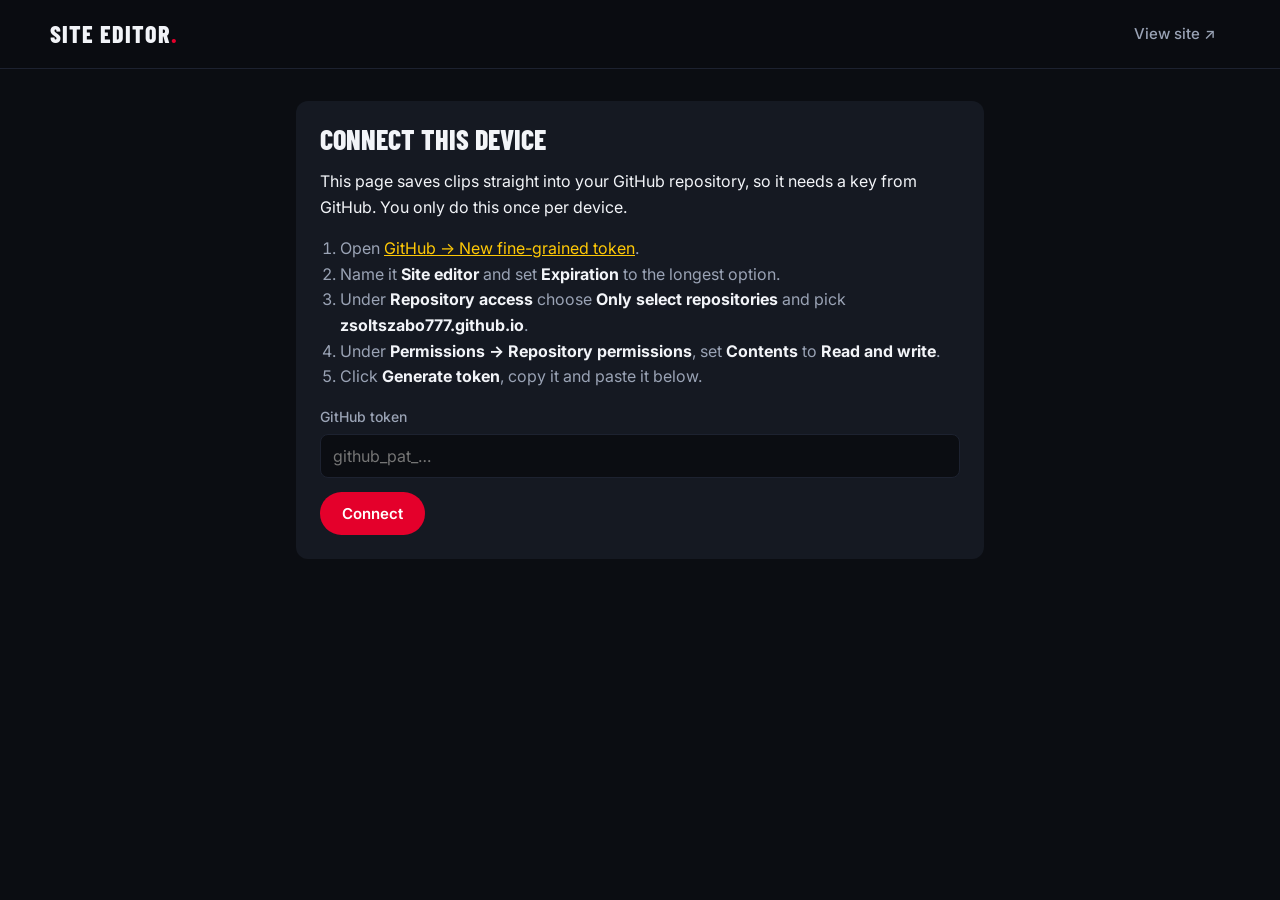
==== admin.html @ d39f8ed9 "Add site editor page for adding, updating and removing clips admin.html saves to content/*.json thro" ====
<!doctype html>
<html lang="en">
<head>
  <meta charset="utf-8">
  <meta name="viewport" content="width=device-width, initial-scale=1">
  <meta name="robots" content="noindex">
  <title>Add clip | Site editor</title>
  <link rel="preconnect" href="https://fonts.googleapis.com">
  <link rel="preconnect" href="https://fonts.gstatic.com" crossorigin>
  <link href="https://fonts.googleapis.com/css2?family=Barlow+Condensed:wght@600;800&family=Inter:wght@400;500;600&display=swap" rel="stylesheet">
  <link rel="stylesheet" href="assets/style.css">
  <link rel="stylesheet" href="assets/admin.css">
</head>
<body>
  <header class="site-header">
    <a class="brand" href="./">Site editor</a>
    <nav><a href="./" target="_blank" rel="noopener">View site ↗</a></nav>
  </header>

  <main class="admin">
    <div id="status" class="status" hidden></div>

    <!-- Shown until a GitHub token is saved on this device -->
    <section id="connect" class="panel" hidden>
      <h2>Connect this device</h2>
      <p>This page saves clips straight into your GitHub repository, so it needs a key from GitHub. You only do this once per device.</p>
      <ol>
        <li>Open <a href="https://github.com/settings/personal-access-tokens/new" target="_blank" rel="noopener">GitHub → New fine-grained token</a>.</li>
        <li>Name it <b>Site editor</b> and set <b>Expiration</b> to the longest option.</li>
        <li>Under <b>Repository access</b> choose <b>Only select repositories</b> and pick <b>zsoltszabo777.github.io</b>.</li>
        <li>Under <b>Permissions → Repository permissions</b>, set <b>Contents</b> to <b>Read and write</b>.</li>
        <li>Click <b>Generate token</b>, copy it and paste it below.</li>
      </ol>
      <label>GitHub token <input id="token" type="password" autocomplete="off" placeholder="github_pat_…"></label>
      <button id="save-token" class="primary">Connect</button>
    </section>

    <section id="editor" hidden>
      <form id="add-form" class="panel">
        <h2>Add a clip</h2>
        <label>Link to the video <input id="url" type="url" required placeholder="https://www.instagram.com/reel/…"></label>
        <div class="two">
          <label>Section <select id="section"></select></label>
          <label>Platform <select id="platform"></select></label>
        </div>
        <label>Title <input id="title" required placeholder="Verstappen onboard, Suzuka"></label>
        <div class="two">
          <label>Date posted <input id="date" type="date" required></label>
          <label>Views <input id="views" type="number" min="0" step="1" placeholder="1250000"></label>
        </div>
        <button class="primary" type="submit">Save clip</button>
      </form>

      <section class="panel">
        <div class="list-head">
          <h2 id="list-title">Clips</h2>
          <button id="save-list" class="primary" hidden>Save changes</button>
        </div>
        <p class="hint">Update view counts or remove clips here, then click Save changes.</p>
        <div id="list"></div>
      </section>

      <p class="hint"><button id="disconnect" class="link">Disconnect this device</button></p>
    </section>
  </main>

  <script src="assets/admin.js"></script>
</body>
</html>
---- assets/style.css ----
:root {
  --bg: #0b0d12;
  --surface: #151922;
  --surface-2: #1d2230;
  --text: #f2f4f8;
  --muted: #9aa3b5;
  --accent: #e4002b;
  --accent-2: #ffc906;
  --radius: 12px;
  --max: 1180px;
}

* { box-sizing: border-box; }
html { scroll-behavior: smooth; }
body {
  margin: 0;
  background: var(--bg);
  color: var(--text);
  font: 16px/1.6 Inter, system-ui, sans-serif;
}
a { color: inherit; }

.site-header {
  position: sticky; top: 0; z-index: 10;
  display: flex; align-items: center; justify-content: space-between; gap: 16px;
  padding: 14px max(16px, calc((100% - var(--max)) / 2));
  background: rgba(11, 13, 18, 0.9);
  backdrop-filter: blur(10px);
  border-bottom: 1px solid var(--surface-2);
  flex-wrap: wrap;
}
.brand {
  font: 800 24px/1 "Barlow Condensed", sans-serif;
  text-transform: uppercase; letter-spacing: 0.04em; text-decoration: none;
}
.brand::after { content: "."; color: var(--accent); }
nav { display: flex; gap: 4px; flex-wrap: wrap; }
nav a {
  padding: 8px 14px; border-radius: 999px; text-decoration: none;
  color: var(--muted); font-weight: 500; font-size: 15px;
}
nav a:hover { color: var(--text); }
nav a.active { color: var(--text); background: var(--surface-2); }

.hero {
  padding: 72px max(16px, calc((100% - var(--max)) / 2)) 40px;
  background: radial-gradient(ellipse at top right, rgba(228, 0, 43, 0.25), transparent 60%);
}
.eyebrow {
  margin: 0 0 8px; color: var(--accent-2);
  font-weight: 600; text-transform: uppercase; letter-spacing: 0.12em; font-size: 13px;
}
.hero h1, .section-head h2 {
  margin: 0; font-family: "Barlow Condensed", sans-serif; font-weight: 800;
  text-transform: uppercase; line-height: 0.95;
}
.hero h1 { font-size: clamp(48px, 10vw, 112px); }

main { padding: 24px max(16px, calc((100% - var(--max)) / 2)) 80px; min-height: 50vh; }

.section-head { display: flex; justify-content: space-between; align-items: end; gap: 16px; flex-wrap: wrap; margin-bottom: 20px; }
.section-head h2 { font-size: clamp(36px, 6vw, 56px); }
.section-head p { margin: 6px 0 0; color: var(--muted); max-width: 60ch; }

.controls { display: flex; justify-content: space-between; gap: 12px; flex-wrap: wrap; margin-bottom: 24px; }
.pill-group { display: inline-flex; background: var(--surface); border-radius: 999px; padding: 4px; gap: 2px; }
.pill-group button {
  border: 0; background: none; color: var(--muted); cursor: pointer;
  padding: 8px 16px; border-radius: 999px; font: 500 14px Inter, sans-serif;
}
.pill-group button:hover { color: var(--text); }
.pill-group button.active { background: var(--accent); color: #fff; }

.grid { display: grid; gap: 20px; grid-template-columns: repeat(auto-fill, minmax(260px, 1fr)); }
.grid.vertical { grid-template-columns: repeat(auto-fill, minmax(180px, 1fr)); }

.card {
  display: block; text-decoration: none; background: var(--surface);
  border-radius: var(--radius); overflow: hidden;
  transition: transform 0.15s ease, box-shadow 0.15s ease;
}
.card:hover { transform: translateY(-3px); box-shadow: 0 10px 30px rgba(0, 0, 0, 0.4); }
.thumb {
  position: relative; aspect-ratio: 16 / 9; background: var(--surface-2) center / cover no-repeat;
  display: grid; place-items: center;
}
.vertical .thumb { aspect-ratio: 9 / 16; }
.thumb .platform {
  font: 800 22px "Barlow Condensed", sans-serif; text-transform: uppercase; color: var(--muted);
}
.thumb.has-image .platform { display: none; }
.badge {
  position: absolute; left: 10px; bottom: 10px;
  background: rgba(0, 0, 0, 0.75); padding: 3px 9px; border-radius: 6px;
  font-size: 13px; font-weight: 600;
}
.card-body { padding: 12px 14px 14px; }
.card-body h3 { margin: 0 0 4px; font-size: 15px; line-height: 1.35; font-weight: 600; }
.card-body .meta { color: var(--muted); font-size: 13px; }

.empty {
  padding: 48px 20px; text-align: center; color: var(--muted);
  background: var(--surface); border-radius: var(--radius);
}

.about { display: grid; gap: 32px; grid-template-columns: minmax(0, 2fr) minmax(0, 1fr); align-items: start; }
.about p { margin: 0 0 16px; font-size: 18px; max-width: 65ch; }
.about-side { background: var(--surface); border-radius: var(--radius); padding: 20px; }
.about-side h3 { margin: 0 0 12px; font-size: 13px; text-transform: uppercase; letter-spacing: 0.1em; color: var(--muted); }
.about-side a { display: block; padding: 8px 0; text-decoration: none; font-weight: 500; border-top: 1px solid var(--surface-2); }
.about-side a:first-of-type { border-top: 0; }
.about-side a:hover { color: var(--accent-2); }
.about-side .stat { font: 800 40px/1 "Barlow Condensed", sans-serif; color: var(--accent-2); }
.about-side .stat-label { color: var(--muted); font-size: 14px; margin-bottom: 16px; }

.site-footer { padding: 24px 16px 40px; text-align: center; color: var(--muted); font-size: 14px; }

@media (max-width: 720px) {
  .about { grid-template-columns: 1fr; }
  .hero { padding-top: 48px; }
  .grid.vertical { grid-template-columns: repeat(2, 1fr); gap: 12px; }
}

.platform-block { margin-bottom: 48px; }
.platform-head { display: flex; align-items: center; justify-content: space-between; gap: 12px; margin-bottom: 16px; }
.platform-head h3 {
  margin: 0; font: 800 28px/1 "Barlow Condensed", sans-serif; text-transform: uppercase;
  padding-left: 12px; border-left: 4px solid var(--accent);
}
.arrows { display: flex; gap: 8px; }
.arrow {
  width: 40px; height: 40px; border-radius: 50%; border: 1px solid var(--surface-2);
  background: var(--surface); color: var(--text); font-size: 18px; cursor: pointer;
}
.arrow:hover:not(:disabled) { background: var(--accent); border-color: var(--accent); }
.arrow:disabled { opacity: 0.3; cursor: default; }

.row {
  display: grid; grid-auto-flow: column; grid-auto-columns: 300px; gap: 20px;
  overflow-x: auto; scroll-snap-type: x mandatory; scroll-padding: 0;
  padding-bottom: 8px; scrollbar-width: none;
}
.row::-webkit-scrollbar { display: none; }
.row.vertical { grid-auto-columns: 200px; }
.row .card { scroll-snap-align: start; }
.row .card:hover { transform: none; }
.row .card:hover .thumb { filter: brightness(1.15); }

@media (max-width: 720px) {
  .row { grid-auto-columns: 78%; gap: 12px; }
  .row.vertical { grid-auto-columns: 46%; }
}
---- assets/admin.css ----
.admin { max-width: 720px; margin: 0 auto; padding: 32px 16px 80px; }
.panel { background: var(--surface); border-radius: var(--radius); padding: 24px; margin-bottom: 24px; }
.panel h2 { margin: 0 0 16px; font: 800 28px/1 "Barlow Condensed", sans-serif; text-transform: uppercase; }
.panel ol { padding-left: 20px; color: var(--muted); }
.panel ol b { color: var(--text); }
.panel a { color: var(--accent-2); }

label { display: block; margin-bottom: 14px; font-size: 14px; font-weight: 500; color: var(--muted); }
input, select {
  display: block; width: 100%; margin-top: 6px; padding: 11px 12px;
  background: var(--bg); color: var(--text); border: 1px solid var(--surface-2); border-radius: 8px;
  font: 16px Inter, sans-serif;
}
input:focus, select:focus { outline: 2px solid var(--accent); border-color: transparent; }
.two { display: grid; grid-template-columns: 1fr 1fr; gap: 12px; }

button.primary {
  border: 0; background: var(--accent); color: #fff; cursor: pointer;
  padding: 12px 22px; border-radius: 999px; font: 600 15px Inter, sans-serif;
}
button.primary:disabled { opacity: 0.5; cursor: wait; }
button.link { background: none; border: 0; color: var(--muted); text-decoration: underline; cursor: pointer; font: inherit; padding: 0; }

.status { padding: 12px 16px; border-radius: 8px; margin-bottom: 20px; font-weight: 500; }
.status.ok { background: #0f3d26; color: #7ff0b0; }
.status.error { background: #4a0d18; color: #ffb3c0; }
.status.info { background: var(--surface-2); }

.list-head { display: flex; justify-content: space-between; align-items: center; gap: 12px; }
.list-head h2 { margin: 0; }
.hint { color: var(--muted); font-size: 14px; }

.clip { display: grid; grid-template-columns: 1fr 130px auto; gap: 10px; align-items: center; padding: 10px 0; border-top: 1px solid var(--surface-2); }
.clip a { color: var(--text); text-decoration: none; font-weight: 500; overflow: hidden; text-overflow: ellipsis; white-space: nowrap; }
.clip small { display: block; color: var(--muted); }
.clip input { margin: 0; padding: 8px; }
.clip .remove { background: none; border: 1px solid var(--surface-2); color: var(--muted); border-radius: 8px; padding: 8px 10px; cursor: pointer; }
.clip .remove:hover { color: #fff; border-color: var(--accent); }
.clip.removed { opacity: 0.35; }
.clip.removed a { text-decoration: line-through; }

@media (max-width: 520px) {
  .two { grid-template-columns: 1fr; }
  .clip { grid-template-columns: 1fr 100px; }
  .clip .remove { grid-column: 1 / -1; justify-self: start; }
}
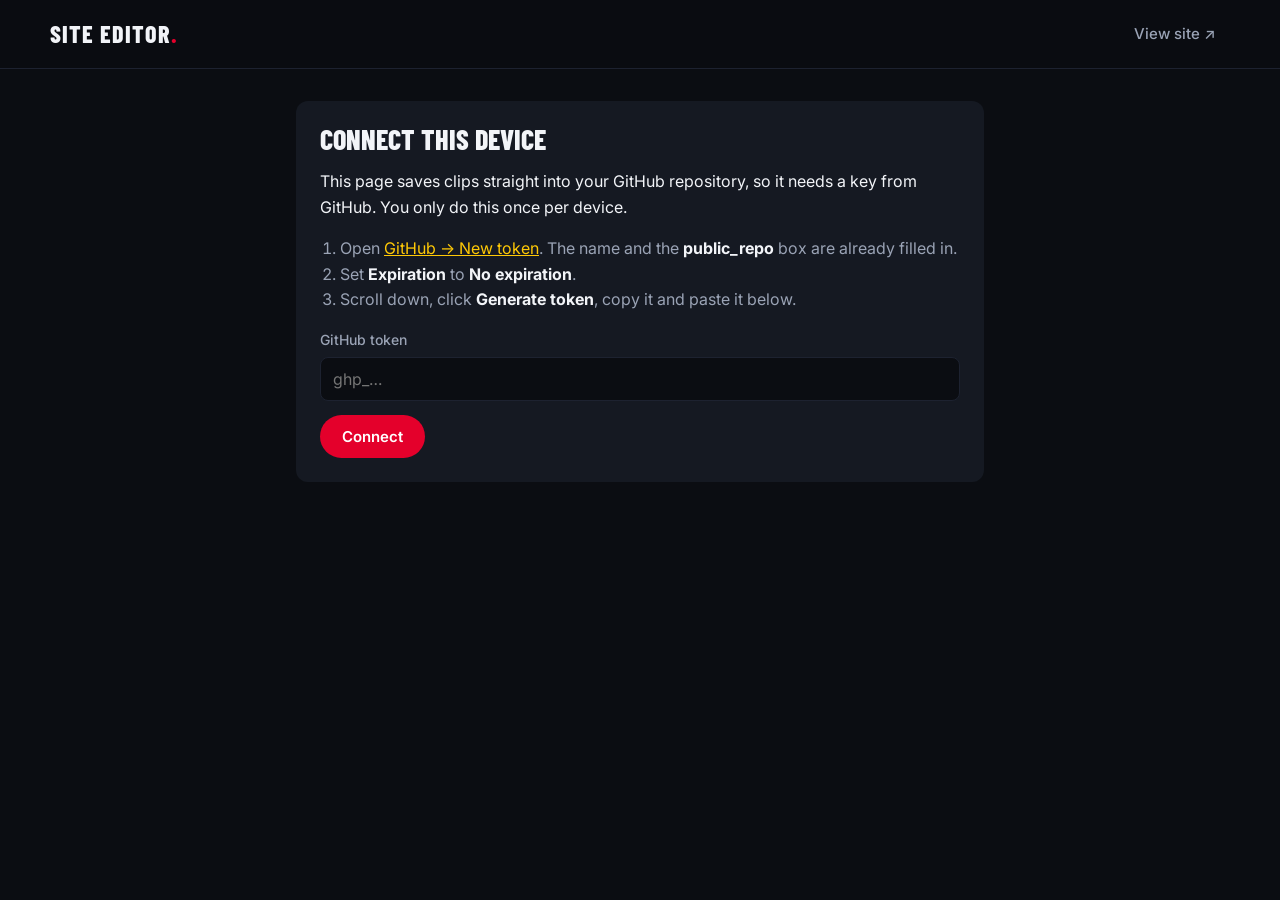
==== commit 33807f53: "Switch site editor setup to a prefilled classic token Co-Authored-By: Claude Opus 5.5 (1M context) <" ====
--- a/admin.html
+++ b/admin.html
@@ -25,13 +25,11 @@
       <h2>Connect this device</h2>
       <p>This page saves clips straight into your GitHub repository, so it needs a key from GitHub. You only do this once per device.</p>
       <ol>
-        <li>Open <a href="https://github.com/settings/personal-access-tokens/new" target="_blank" rel="noopener">GitHub → New fine-grained token</a>.</li>
-        <li>Name it <b>Site editor</b> and set <b>Expiration</b> to the longest option.</li>
-        <li>Under <b>Repository access</b> choose <b>Only select repositories</b> and pick <b>zsoltszabo777.github.io</b>.</li>
-        <li>Under <b>Permissions → Repository permissions</b>, set <b>Contents</b> to <b>Read and write</b>.</li>
-        <li>Click <b>Generate token</b>, copy it and paste it below.</li>
+        <li>Open <a href="https://github.com/settings/tokens/new?scopes=public_repo&description=Site%20editor" target="_blank" rel="noopener">GitHub → New token</a>. The name and the <b>public_repo</b> box are already filled in.</li>
+        <li>Set <b>Expiration</b> to <b>No expiration</b>.</li>
+        <li>Scroll down, click <b>Generate token</b>, copy it and paste it below.</li>
       </ol>
-      <label>GitHub token <input id="token" type="password" autocomplete="off" placeholder="github_pat_…"></label>
+      <label>GitHub token <input id="token" type="password" autocomplete="off" placeholder="ghp_…"></label>
       <button id="save-token" class="primary">Connect</button>
     </section>
 
@@ -44,6 +42,7 @@
           <label>Platform <select id="platform"></select></label>
         </div>
         <label>Title <input id="title" required placeholder="Verstappen onboard, Suzuka"></label>
+        <p id="title-hint" class="hint field-hint"></p>
         <div class="two">
           <label>Date posted <input id="date" type="date" required></label>
           <label>Views <input id="views" type="number" min="0" step="1" placeholder="1250000"></label>
--- a/assets/admin.css
+++ b/assets/admin.css
@@ -44,3 +44,4 @@
   .clip { grid-template-columns: 1fr 100px; }
   .clip .remove { grid-column: 1 / -1; justify-self: start; }
 }
+.field-hint { margin: -8px 0 14px; min-height: 1em; font-size: 13px; }
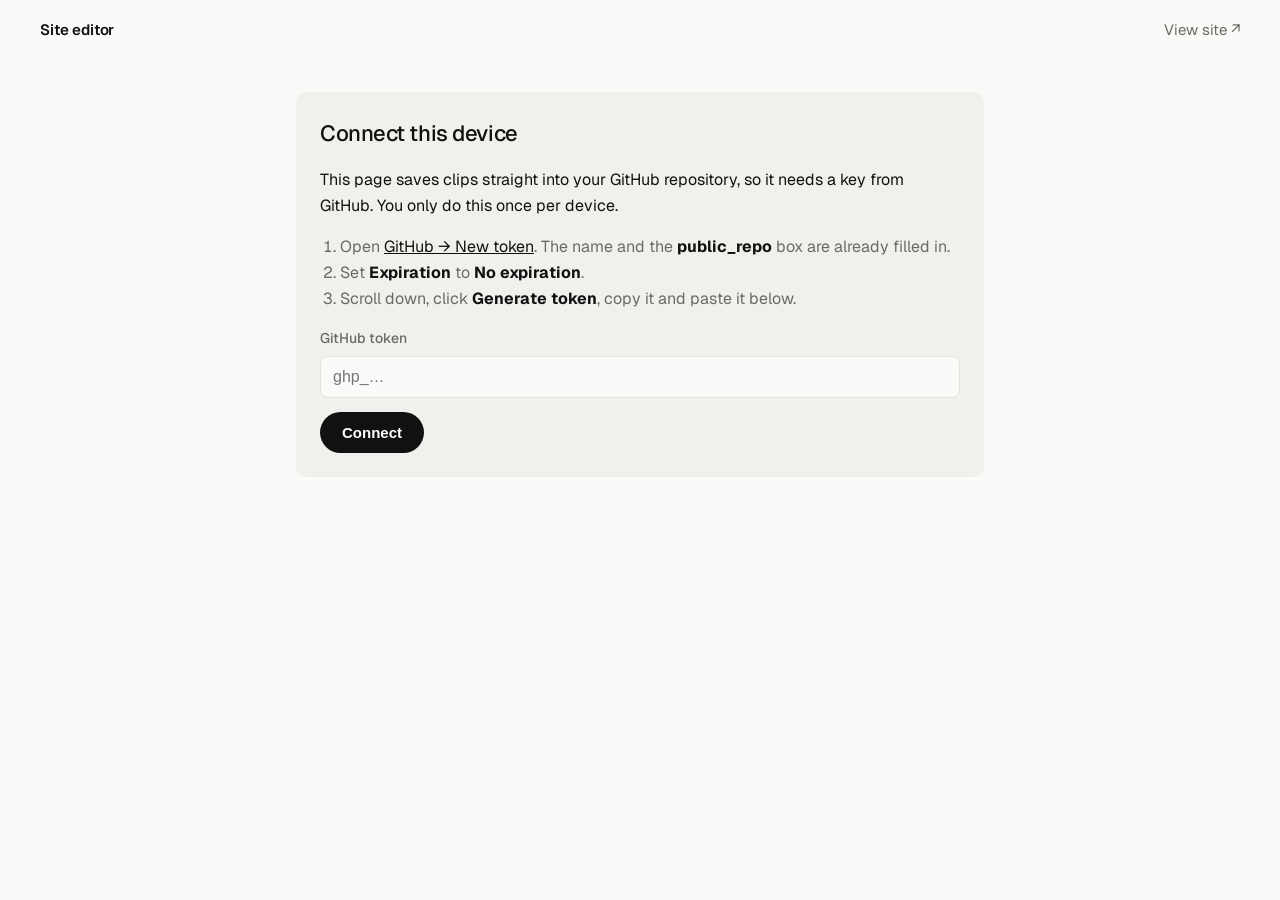
==== commit 6e52016a: "Redesign in a minimal style with light and dark themes Swap the condensed uppercase look for Geist, " ====
--- a/admin.html
+++ b/admin.html
@@ -7,7 +7,7 @@
   <title>Add clip | Site editor</title>
   <link rel="preconnect" href="https://fonts.googleapis.com">
   <link rel="preconnect" href="https://fonts.gstatic.com" crossorigin>
-  <link href="https://fonts.googleapis.com/css2?family=Barlow+Condensed:wght@600;800&family=Inter:wght@400;500;600&display=swap" rel="stylesheet">
+  <link href="https://fonts.googleapis.com/css2?family=Geist:wght@400;500;600&display=swap" rel="stylesheet">
   <link rel="stylesheet" href="assets/style.css">
   <link rel="stylesheet" href="assets/admin.css">
 </head>
--- a/assets/style.css
+++ b/assets/style.css
@@ -1,13 +1,27 @@
 :root {
-  --bg: #0b0d12;
-  --surface: #151922;
-  --surface-2: #1d2230;
-  --text: #f2f4f8;
-  --muted: #9aa3b5;
-  --accent: #e4002b;
-  --accent-2: #ffc906;
-  --radius: 12px;
-  --max: 1180px;
+  --bg: #fafaf8;
+  --surface: #f0f0ec;
+  --surface-2: #e4e4df;
+  --text: #111111;
+  --muted: #6b6b66;
+  --accent: #111111;
+  --accent-2: #e4002b;
+  --on-accent: #ffffff;
+  --radius: 10px;
+  --max: 1200px;
+  --gutter: max(20px, calc((100% - var(--max)) / 2));
+}
+
+@media (prefers-color-scheme: dark) {
+  :root {
+    --bg: #0d0d0d;
+    --surface: #181818;
+    --surface-2: #262626;
+    --text: #ededed;
+    --muted: #8c8c87;
+    --accent: #ededed;
+    --on-accent: #0d0d0d;
+  }
 }
 
 * { box-sizing: border-box; }
@@ -16,137 +30,124 @@
   margin: 0;
   background: var(--bg);
   color: var(--text);
-  font: 16px/1.6 Inter, system-ui, sans-serif;
+  font: 16px/1.6 Geist, Inter, system-ui, sans-serif;
+  -webkit-font-smoothing: antialiased;
 }
 a { color: inherit; }
+button { font-family: inherit; }
 
+/* Header */
 .site-header {
   position: sticky; top: 0; z-index: 10;
-  display: flex; align-items: center; justify-content: space-between; gap: 16px;
-  padding: 14px max(16px, calc((100% - var(--max)) / 2));
-  background: rgba(11, 13, 18, 0.9);
-  backdrop-filter: blur(10px);
-  border-bottom: 1px solid var(--surface-2);
-  flex-wrap: wrap;
+  display: flex; align-items: center; justify-content: space-between; gap: 16px; flex-wrap: wrap;
+  padding: 18px var(--gutter);
+  background: color-mix(in srgb, var(--bg) 85%, transparent);
+  backdrop-filter: blur(12px);
 }
-.brand {
-  font: 800 24px/1 "Barlow Condensed", sans-serif;
-  text-transform: uppercase; letter-spacing: 0.04em; text-decoration: none;
+.brand { font-weight: 600; font-size: 15px; letter-spacing: -0.01em; text-decoration: none; }
+nav { display: flex; gap: 24px; flex-wrap: wrap; }
+nav a { text-decoration: none; color: var(--muted); font-size: 15px; transition: color 0.15s; }
+nav a:hover, nav a.active { color: var(--text); }
+
+/* Intro */
+.hero { padding: 96px var(--gutter) 72px; }
+.eyebrow { margin: 0 0 20px; color: var(--muted); font-size: 15px; }
+.hero h1 {
+  margin: 0; max-width: 16ch;
+  font-size: clamp(40px, 6.4vw, 80px); font-weight: 500;
+  letter-spacing: -0.04em; line-height: 1.02;
 }
-.brand::after { content: "."; color: var(--accent); }
-nav { display: flex; gap: 4px; flex-wrap: wrap; }
-nav a {
-  padding: 8px 14px; border-radius: 999px; text-decoration: none;
-  color: var(--muted); font-weight: 500; font-size: 15px;
+
+main { padding: 0 var(--gutter) 96px; min-height: 50vh; }
+
+/* Section heading and sort toggle */
+.section-head {
+  display: flex; justify-content: space-between; align-items: end; gap: 16px; flex-wrap: wrap;
+  padding-top: 32px; margin-bottom: 8px; border-top: 1px solid var(--surface-2);
 }
-nav a:hover { color: var(--text); }
-nav a.active { color: var(--text); background: var(--surface-2); }
-
-.hero {
-  padding: 72px max(16px, calc((100% - var(--max)) / 2)) 40px;
-  background: radial-gradient(ellipse at top right, rgba(228, 0, 43, 0.25), transparent 60%);
-}
-.eyebrow {
-  margin: 0 0 8px; color: var(--accent-2);
-  font-weight: 600; text-transform: uppercase; letter-spacing: 0.12em; font-size: 13px;
-}
-.hero h1, .section-head h2 {
-  margin: 0; font-family: "Barlow Condensed", sans-serif; font-weight: 800;
-  text-transform: uppercase; line-height: 0.95;
-}
-.hero h1 { font-size: clamp(48px, 10vw, 112px); }
-
-main { padding: 24px max(16px, calc((100% - var(--max)) / 2)) 80px; min-height: 50vh; }
-
-.section-head { display: flex; justify-content: space-between; align-items: end; gap: 16px; flex-wrap: wrap; margin-bottom: 20px; }
-.section-head h2 { font-size: clamp(36px, 6vw, 56px); }
+.section-head h2 { margin: 0; font-size: clamp(26px, 3vw, 32px); font-weight: 500; letter-spacing: -0.025em; }
 .section-head p { margin: 6px 0 0; color: var(--muted); max-width: 60ch; }
 
-.controls { display: flex; justify-content: space-between; gap: 12px; flex-wrap: wrap; margin-bottom: 24px; }
-.pill-group { display: inline-flex; background: var(--surface); border-radius: 999px; padding: 4px; gap: 2px; }
+.controls { display: flex; justify-content: space-between; gap: 12px; flex-wrap: wrap; margin: 20px 0 40px; }
+.pill-group { display: inline-flex; gap: 4px; padding: 3px; border: 1px solid var(--surface-2); border-radius: 999px; }
 .pill-group button {
   border: 0; background: none; color: var(--muted); cursor: pointer;
-  padding: 8px 16px; border-radius: 999px; font: 500 14px Inter, sans-serif;
+  padding: 6px 14px; border-radius: 999px; font-size: 14px; font-weight: 500;
+  transition: color 0.15s, background 0.15s;
 }
 .pill-group button:hover { color: var(--text); }
-.pill-group button.active { background: var(--accent); color: #fff; }
+.pill-group button.active { background: var(--accent); color: var(--on-accent); }
 
-.grid { display: grid; gap: 20px; grid-template-columns: repeat(auto-fill, minmax(260px, 1fr)); }
-.grid.vertical { grid-template-columns: repeat(auto-fill, minmax(180px, 1fr)); }
+/* Platform rows */
+.platform-block { margin-bottom: 56px; }
+.platform-head { display: flex; align-items: center; justify-content: space-between; gap: 12px; margin-bottom: 16px; }
+.platform-head h3 { margin: 0; font-size: 16px; font-weight: 500; letter-spacing: -0.01em; }
+.platform-head .count { margin-left: 8px; color: var(--muted); font-weight: 400; }
 
-.card {
-  display: block; text-decoration: none; background: var(--surface);
-  border-radius: var(--radius); overflow: hidden;
-  transition: transform 0.15s ease, box-shadow 0.15s ease;
+.arrows { display: flex; gap: 6px; }
+.arrow {
+  width: 34px; height: 34px; border-radius: 50%;
+  border: 1px solid var(--surface-2); background: none; color: var(--text);
+  font-size: 15px; cursor: pointer; transition: background 0.15s, border-color 0.15s;
 }
-.card:hover { transform: translateY(-3px); box-shadow: 0 10px 30px rgba(0, 0, 0, 0.4); }
-.thumb {
-  position: relative; aspect-ratio: 16 / 9; background: var(--surface-2) center / cover no-repeat;
-  display: grid; place-items: center;
-}
-.vertical .thumb { aspect-ratio: 9 / 16; }
-.thumb .platform {
-  font: 800 22px "Barlow Condensed", sans-serif; text-transform: uppercase; color: var(--muted);
-}
-.thumb.has-image .platform { display: none; }
-.badge {
-  position: absolute; left: 10px; bottom: 10px;
-  background: rgba(0, 0, 0, 0.75); padding: 3px 9px; border-radius: 6px;
-  font-size: 13px; font-weight: 600;
-}
-.card-body { padding: 12px 14px 14px; }
-.card-body h3 { margin: 0 0 4px; font-size: 15px; line-height: 1.35; font-weight: 600; }
-.card-body .meta { color: var(--muted); font-size: 13px; }
-
-.empty {
-  padding: 48px 20px; text-align: center; color: var(--muted);
-  background: var(--surface); border-radius: var(--radius);
-}
-
-.about { display: grid; gap: 32px; grid-template-columns: minmax(0, 2fr) minmax(0, 1fr); align-items: start; }
-.about p { margin: 0 0 16px; font-size: 18px; max-width: 65ch; }
-.about-side { background: var(--surface); border-radius: var(--radius); padding: 20px; }
-.about-side h3 { margin: 0 0 12px; font-size: 13px; text-transform: uppercase; letter-spacing: 0.1em; color: var(--muted); }
-.about-side a { display: block; padding: 8px 0; text-decoration: none; font-weight: 500; border-top: 1px solid var(--surface-2); }
-.about-side a:first-of-type { border-top: 0; }
-.about-side a:hover { color: var(--accent-2); }
-.about-side .stat { font: 800 40px/1 "Barlow Condensed", sans-serif; color: var(--accent-2); }
-.about-side .stat-label { color: var(--muted); font-size: 14px; margin-bottom: 16px; }
-
-.site-footer { padding: 24px 16px 40px; text-align: center; color: var(--muted); font-size: 14px; }
-
-@media (max-width: 720px) {
-  .about { grid-template-columns: 1fr; }
-  .hero { padding-top: 48px; }
-  .grid.vertical { grid-template-columns: repeat(2, 1fr); gap: 12px; }
-}
-
-.platform-block { margin-bottom: 48px; }
-.platform-head { display: flex; align-items: center; justify-content: space-between; gap: 12px; margin-bottom: 16px; }
-.platform-head h3 {
-  margin: 0; font: 800 28px/1 "Barlow Condensed", sans-serif; text-transform: uppercase;
-  padding-left: 12px; border-left: 4px solid var(--accent);
-}
-.arrows { display: flex; gap: 8px; }
-.arrow {
-  width: 40px; height: 40px; border-radius: 50%; border: 1px solid var(--surface-2);
-  background: var(--surface); color: var(--text); font-size: 18px; cursor: pointer;
-}
-.arrow:hover:not(:disabled) { background: var(--accent); border-color: var(--accent); }
+.arrow:hover:not(:disabled) { background: var(--surface); border-color: var(--muted); }
 .arrow:disabled { opacity: 0.3; cursor: default; }
 
 .row {
-  display: grid; grid-auto-flow: column; grid-auto-columns: 300px; gap: 20px;
-  overflow-x: auto; scroll-snap-type: x mandatory; scroll-padding: 0;
-  padding-bottom: 8px; scrollbar-width: none;
+  display: flex; align-items: flex-start; gap: 16px;
+  overflow-x: auto; scroll-snap-type: x mandatory; scrollbar-width: none;
 }
 .row::-webkit-scrollbar { display: none; }
-.row.vertical { grid-auto-columns: 200px; }
-.row .card { scroll-snap-align: start; }
-.row .card:hover { transform: none; }
-.row .card:hover .thumb { filter: brightness(1.15); }
+.row .card { flex: 0 0 320px; scroll-snap-align: start; }
+.row.vertical .card, .row .card.is-vertical { flex-basis: 210px; }
+
+.grid { display: grid; gap: 16px; grid-template-columns: repeat(auto-fill, minmax(280px, 1fr)); }
+.grid.vertical { grid-template-columns: repeat(auto-fill, minmax(190px, 1fr)); }
+
+/* Video card */
+.card { display: block; text-decoration: none; }
+.thumb {
+  position: relative; overflow: hidden; aspect-ratio: 16 / 9;
+  border-radius: var(--radius); background: var(--surface) center / cover no-repeat;
+  display: grid; place-items: center;
+  transition: transform 0.3s ease, filter 0.3s ease;
+}
+.vertical .thumb, .card.is-vertical .thumb { aspect-ratio: 9 / 16; }
+.card:hover .thumb { filter: brightness(0.92); }
+.thumb .platform { color: var(--muted); font-size: 13px; }
+.thumb.has-image .platform { display: none; }
+.badge {
+  position: absolute; left: 8px; bottom: 8px;
+  padding: 2px 8px; border-radius: 999px;
+  background: rgba(0, 0, 0, 0.55); backdrop-filter: blur(6px);
+  color: #fff; font-size: 12px; font-weight: 500;
+}
+.card-body { padding: 12px 2px 0; }
+.card-body h3 {
+  margin: 0 0 2px; font-size: 14px; font-weight: 500; line-height: 1.4;
+  display: -webkit-box; -webkit-line-clamp: 2; -webkit-box-orient: vertical; overflow: hidden;
+}
+.card-body .meta { color: var(--muted); font-size: 13px; }
+
+.empty { padding: 64px 0; color: var(--muted); }
+
+/* About */
+.about { display: grid; gap: 48px; grid-template-columns: minmax(0, 2fr) minmax(0, 1fr); align-items: start; margin-top: 32px; }
+.about p { margin: 0 0 20px; font-size: clamp(18px, 2vw, 22px); line-height: 1.5; letter-spacing: -0.01em; max-width: 34em; }
+.about-side { border-top: 1px solid var(--surface-2); padding-top: 20px; }
+.about-side h3 { margin: 24px 0 8px; font-size: 13px; font-weight: 500; color: var(--muted); }
+.about-side a { display: block; padding: 6px 0; text-decoration: none; }
+.about-side a:hover { color: var(--muted); }
+.about-side .stat { font-size: 40px; font-weight: 500; letter-spacing: -0.03em; line-height: 1.1; }
+.about-side .stat-label { color: var(--muted); font-size: 14px; }
+
+.site-footer { padding: 32px var(--gutter) 48px; color: var(--muted); font-size: 14px; border-top: 1px solid var(--surface-2); }
 
 @media (max-width: 720px) {
-  .row { grid-auto-columns: 78%; gap: 12px; }
-  .row.vertical { grid-auto-columns: 46%; }
+  .hero { padding: 56px var(--gutter) 48px; }
+  nav { gap: 16px; }
+  .about { grid-template-columns: 1fr; gap: 24px; }
+  .row .card { flex-basis: 78%; }
+  .row.vertical .card, .row .card.is-vertical { flex-basis: 46%; }
+  .grid.vertical { grid-template-columns: repeat(2, 1fr); gap: 12px; }
 }
--- a/assets/admin.css
+++ b/assets/admin.css
@@ -1,9 +1,9 @@
 .admin { max-width: 720px; margin: 0 auto; padding: 32px 16px 80px; }
 .panel { background: var(--surface); border-radius: var(--radius); padding: 24px; margin-bottom: 24px; }
-.panel h2 { margin: 0 0 16px; font: 800 28px/1 "Barlow Condensed", sans-serif; text-transform: uppercase; }
+.panel h2 { margin: 0 0 16px; font-size: 22px; font-weight: 500; letter-spacing: -0.02em; }
 .panel ol { padding-left: 20px; color: var(--muted); }
 .panel ol b { color: var(--text); }
-.panel a { color: var(--accent-2); }
+.panel a { color: var(--text); text-decoration: underline; }
 
 label { display: block; margin-bottom: 14px; font-size: 14px; font-weight: 500; color: var(--muted); }
 input, select {
@@ -15,7 +15,7 @@
 .two { display: grid; grid-template-columns: 1fr 1fr; gap: 12px; }
 
 button.primary {
-  border: 0; background: var(--accent); color: #fff; cursor: pointer;
+  border: 0; background: var(--accent); color: var(--on-accent); cursor: pointer;
   padding: 12px 22px; border-radius: 999px; font: 600 15px Inter, sans-serif;
 }
 button.primary:disabled { opacity: 0.5; cursor: wait; }
@@ -35,7 +35,7 @@
 .clip small { display: block; color: var(--muted); }
 .clip input { margin: 0; padding: 8px; }
 .clip .remove { background: none; border: 1px solid var(--surface-2); color: var(--muted); border-radius: 8px; padding: 8px 10px; cursor: pointer; }
-.clip .remove:hover { color: #fff; border-color: var(--accent); }
+.clip .remove:hover { color: var(--text); border-color: var(--muted); }
 .clip.removed { opacity: 0.35; }
 .clip.removed a { text-decoration: line-through; }
 
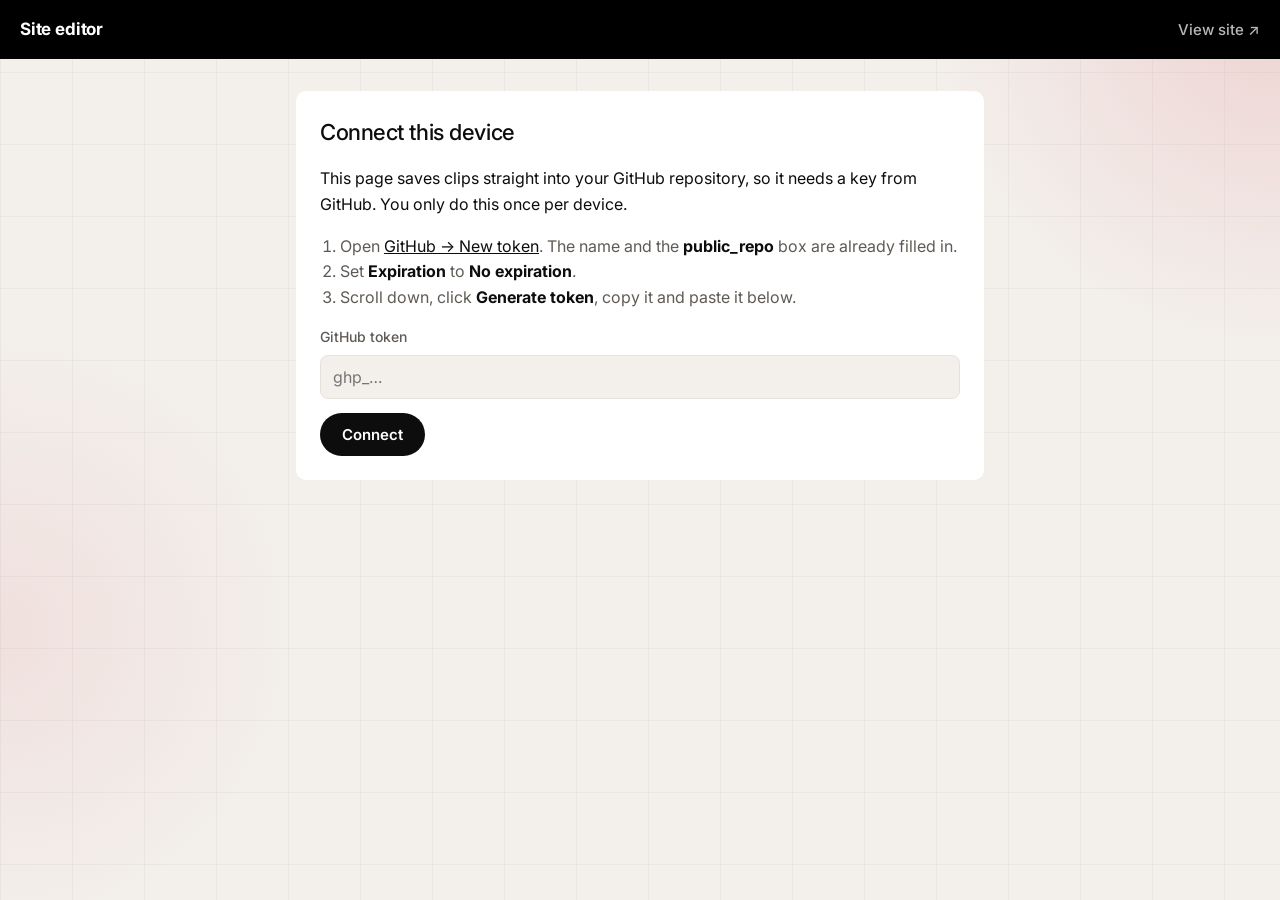
==== commit 3a5da064: "Restyle with warm grid background, black top bar and red accents Red highlighted words in headings, " ====
--- a/admin.html
+++ b/admin.html
@@ -7,7 +7,7 @@
   <title>Add clip | Site editor</title>
   <link rel="preconnect" href="https://fonts.googleapis.com">
   <link rel="preconnect" href="https://fonts.gstatic.com" crossorigin>
-  <link href="https://fonts.googleapis.com/css2?family=Geist:wght@400;500;600&display=swap" rel="stylesheet">
+  <link href="https://fonts.googleapis.com/css2?family=Inter:wght@400;500;600;700&display=swap" rel="stylesheet">
   <link rel="stylesheet" href="assets/style.css">
   <link rel="stylesheet" href="assets/admin.css">
 </head>
--- a/assets/style.css
+++ b/assets/style.css
@@ -1,153 +1,257 @@
 :root {
-  --bg: #fafaf8;
-  --surface: #f0f0ec;
-  --surface-2: #e4e4df;
-  --text: #111111;
-  --muted: #6b6b66;
-  --accent: #111111;
-  --accent-2: #e4002b;
+  --bg: #f3f0ec;
+  --surface: #ffffff;
+  --surface-2: #e6e1db;
+  --text: #0d0d0d;
+  --muted: #5f5a55;
+  --accent: #0d0d0d;
+  --accent-2: #c1272d;
   --on-accent: #ffffff;
   --radius: 10px;
-  --max: 1200px;
+  --shadow: 0 12px 40px rgba(60, 20, 20, 0.08);
+  --max: 1240px;
   --gutter: max(20px, calc((100% - var(--max)) / 2));
-}
-
-@media (prefers-color-scheme: dark) {
-  :root {
-    --bg: #0d0d0d;
-    --surface: #181818;
-    --surface-2: #262626;
-    --text: #ededed;
-    --muted: #8c8c87;
-    --accent: #ededed;
-    --on-accent: #0d0d0d;
-  }
 }
 
 * { box-sizing: border-box; }
 html { scroll-behavior: smooth; }
 body {
   margin: 0;
-  background: var(--bg);
   color: var(--text);
-  font: 16px/1.6 Geist, Inter, system-ui, sans-serif;
+  font: 16px/1.6 Inter, system-ui, sans-serif;
   -webkit-font-smoothing: antialiased;
+  background-color: var(--bg);
+  /* Soft red glow in the corners over a faint grid */
+  background-image:
+    radial-gradient(40vw 40vw at 100% 0%, rgba(214, 80, 90, 0.18), transparent 70%),
+    radial-gradient(35vw 35vw at 0% 70%, rgba(214, 80, 90, 0.10), transparent 70%),
+    linear-gradient(rgba(0, 0, 0, 0.035) 1px, transparent 1px),
+    linear-gradient(90deg, rgba(0, 0, 0, 0.035) 1px, transparent 1px);
+  background-size: auto, auto, 72px 72px, 72px 72px;
+  background-attachment: fixed;
 }
 a { color: inherit; }
 button { font-family: inherit; }
-
-/* Header */
+.hl { color: var(--accent-2); }
+
+/* Black top bar */
 .site-header {
   position: sticky; top: 0; z-index: 10;
   display: flex; align-items: center; justify-content: space-between; gap: 16px; flex-wrap: wrap;
-  padding: 18px var(--gutter);
-  background: color-mix(in srgb, var(--bg) 85%, transparent);
-  backdrop-filter: blur(12px);
-}
-.brand { font-weight: 600; font-size: 15px; letter-spacing: -0.01em; text-decoration: none; }
-nav { display: flex; gap: 24px; flex-wrap: wrap; }
-nav a { text-decoration: none; color: var(--muted); font-size: 15px; transition: color 0.15s; }
-nav a:hover, nav a.active { color: var(--text); }
-
-/* Intro */
-.hero { padding: 96px var(--gutter) 72px; }
-.eyebrow { margin: 0 0 20px; color: var(--muted); font-size: 15px; }
-.hero h1 {
-  margin: 0; max-width: 16ch;
-  font-size: clamp(40px, 6.4vw, 80px); font-weight: 500;
-  letter-spacing: -0.04em; line-height: 1.02;
+  padding: 16px var(--gutter);
+  background: #000; color: #fff;
+}
+.brand { font-weight: 700; font-size: 17px; letter-spacing: -0.01em; text-decoration: none; }
+nav { display: flex; gap: 28px; flex-wrap: wrap; }
+nav a { text-decoration: none; color: rgba(255, 255, 255, 0.72); font-size: 15px; font-weight: 500; transition: color 0.15s; }
+nav a:hover, nav a.active { color: #fff; }
+nav a.active { box-shadow: 0 2px 0 var(--accent-2); }
+
+.eyebrow {
+  margin: 0 0 10px; color: var(--accent-2);
+  font-size: 13px; font-weight: 600; letter-spacing: 0.16em; text-transform: uppercase;
 }
 
 main { padding: 0 var(--gutter) 96px; min-height: 50vh; }
 
-/* Section heading and sort toggle */
+/* Section heading */
 .section-head {
-  display: flex; justify-content: space-between; align-items: end; gap: 16px; flex-wrap: wrap;
-  padding-top: 32px; margin-bottom: 8px; border-top: 1px solid var(--surface-2);
-}
-.section-head h2 { margin: 0; font-size: clamp(26px, 3vw, 32px); font-weight: 500; letter-spacing: -0.025em; }
-.section-head p { margin: 6px 0 0; color: var(--muted); max-width: 60ch; }
-
-.controls { display: flex; justify-content: space-between; gap: 12px; flex-wrap: wrap; margin: 20px 0 40px; }
-.pill-group { display: inline-flex; gap: 4px; padding: 3px; border: 1px solid var(--surface-2); border-radius: 999px; }
+  display: flex; justify-content: space-between; align-items: end; gap: 24px 48px; flex-wrap: wrap;
+  padding-top: 72px; margin-bottom: 8px;
+}
+.section-head h2 { margin: 0; font-size: clamp(34px, 4.6vw, 60px); font-weight: 700; letter-spacing: -0.035em; line-height: 1.05; }
+.section-intro { margin: 0; color: var(--muted); max-width: 40ch; font-size: 17px; }
+
+/* Controls panel */
+.controls {
+  display: flex; justify-content: space-between; align-items: center; gap: 12px; flex-wrap: wrap;
+  margin: 28px 0 48px; padding: 16px 20px;
+  background: rgba(255, 255, 255, 0.85); border-radius: 16px; box-shadow: var(--shadow);
+}
+.sort { display: flex; align-items: center; gap: 14px; flex-wrap: wrap; }
+.control-label { font-size: 12px; font-weight: 600; letter-spacing: 0.12em; text-transform: uppercase; color: var(--muted); }
+.pill-group { display: inline-flex; gap: 2px; padding: 4px; background: #efebe6; border-radius: 10px; }
 .pill-group button {
   border: 0; background: none; color: var(--muted); cursor: pointer;
-  padding: 6px 14px; border-radius: 999px; font-size: 14px; font-weight: 500;
+  padding: 7px 14px; border-radius: 7px; font-size: 14px; font-weight: 500;
   transition: color 0.15s, background 0.15s;
 }
 .pill-group button:hover { color: var(--text); }
-.pill-group button.active { background: var(--accent); color: var(--on-accent); }
+.pill-group button.active { background: #fff; color: var(--text); font-weight: 600; box-shadow: 0 1px 3px rgba(0, 0, 0, 0.12); }
 
 /* Platform rows */
 .platform-block { margin-bottom: 56px; }
 .platform-head { display: flex; align-items: center; justify-content: space-between; gap: 12px; margin-bottom: 16px; }
-.platform-head h3 { margin: 0; font-size: 16px; font-weight: 500; letter-spacing: -0.01em; }
-.platform-head .count { margin-left: 8px; color: var(--muted); font-weight: 400; }
+.platform-head h3 { margin: 0; font-size: 20px; font-weight: 700; letter-spacing: -0.02em; }
+.platform-head .count { margin-left: 8px; color: var(--accent-2); font-weight: 600; font-size: 15px; }
 
 .arrows { display: flex; gap: 6px; }
 .arrow {
-  width: 34px; height: 34px; border-radius: 50%;
-  border: 1px solid var(--surface-2); background: none; color: var(--text);
-  font-size: 15px; cursor: pointer; transition: background 0.15s, border-color 0.15s;
-}
-.arrow:hover:not(:disabled) { background: var(--surface); border-color: var(--muted); }
-.arrow:disabled { opacity: 0.3; cursor: default; }
+  width: 38px; height: 38px; border-radius: 50%;
+  border: 1px solid var(--surface-2); background: #fff; color: var(--text);
+  font-size: 15px; cursor: pointer; transition: background 0.15s, color 0.15s, border-color 0.15s;
+}
+.arrow:hover:not(:disabled) { background: #000; color: #fff; border-color: #000; }
+.arrow:disabled { opacity: 0.35; cursor: default; }
 
 .row {
   display: flex; align-items: flex-start; gap: 16px;
   overflow-x: auto; scroll-snap-type: x mandatory; scrollbar-width: none;
+  padding: 4px 2px 16px;
 }
 .row::-webkit-scrollbar { display: none; }
 .row .card { flex: 0 0 320px; scroll-snap-align: start; }
-.row.vertical .card, .row .card.is-vertical { flex-basis: 210px; }
+.row.vertical .card, .row .card.is-vertical { flex-basis: 220px; }
 
 .grid { display: grid; gap: 16px; grid-template-columns: repeat(auto-fill, minmax(280px, 1fr)); }
 .grid.vertical { grid-template-columns: repeat(auto-fill, minmax(190px, 1fr)); }
 
 /* Video card */
-.card { display: block; text-decoration: none; }
+.card {
+  display: block; text-decoration: none; background: var(--surface);
+  border-radius: 12px; overflow: hidden; box-shadow: 0 2px 10px rgba(0, 0, 0, 0.05);
+  transition: box-shadow 0.2s ease, transform 0.2s ease;
+}
+.card:hover { box-shadow: var(--shadow); transform: translateY(-2px); }
 .thumb {
-  position: relative; overflow: hidden; aspect-ratio: 16 / 9;
-  border-radius: var(--radius); background: var(--surface) center / cover no-repeat;
+  position: relative; aspect-ratio: 16 / 9;
+  background: #e9e4de center / cover no-repeat;
   display: grid; place-items: center;
-  transition: transform 0.3s ease, filter 0.3s ease;
 }
 .vertical .thumb, .card.is-vertical .thumb { aspect-ratio: 9 / 16; }
-.card:hover .thumb { filter: brightness(0.92); }
-.thumb .platform { color: var(--muted); font-size: 13px; }
+.thumb .platform { color: var(--muted); font-size: 13px; font-weight: 500; }
 .thumb.has-image .platform { display: none; }
 .badge {
   position: absolute; left: 8px; bottom: 8px;
-  padding: 2px 8px; border-radius: 999px;
-  background: rgba(0, 0, 0, 0.55); backdrop-filter: blur(6px);
-  color: #fff; font-size: 12px; font-weight: 500;
-}
-.card-body { padding: 12px 2px 0; }
+  padding: 3px 9px; border-radius: 6px;
+  background: var(--accent-2); color: #fff; font-size: 12px; font-weight: 600;
+}
+.card-body { padding: 12px 14px 14px; }
 .card-body h3 {
-  margin: 0 0 2px; font-size: 14px; font-weight: 500; line-height: 1.4;
+  margin: 0 0 4px; font-size: 14px; font-weight: 600; line-height: 1.4;
   display: -webkit-box; -webkit-line-clamp: 2; -webkit-box-orient: vertical; overflow: hidden;
 }
 .card-body .meta { color: var(--muted); font-size: 13px; }
 
-.empty { padding: 64px 0; color: var(--muted); }
+.empty { margin-top: 28px; padding: 48px 24px; color: var(--muted); background: rgba(255, 255, 255, 0.7); border-radius: 16px; }
 
 /* About */
 .about { display: grid; gap: 48px; grid-template-columns: minmax(0, 2fr) minmax(0, 1fr); align-items: start; margin-top: 32px; }
-.about p { margin: 0 0 20px; font-size: clamp(18px, 2vw, 22px); line-height: 1.5; letter-spacing: -0.01em; max-width: 34em; }
-.about-side { border-top: 1px solid var(--surface-2); padding-top: 20px; }
-.about-side h3 { margin: 24px 0 8px; font-size: 13px; font-weight: 500; color: var(--muted); }
-.about-side a { display: block; padding: 6px 0; text-decoration: none; }
-.about-side a:hover { color: var(--muted); }
-.about-side .stat { font-size: 40px; font-weight: 500; letter-spacing: -0.03em; line-height: 1.1; }
-.about-side .stat-label { color: var(--muted); font-size: 14px; }
-
-.site-footer { padding: 32px var(--gutter) 48px; color: var(--muted); font-size: 14px; border-top: 1px solid var(--surface-2); }
+.about p { margin: 0 0 20px; font-size: clamp(18px, 2vw, 21px); line-height: 1.55; max-width: 34em; }
+.about-side { background: #000; color: #fff; border-radius: 12px; padding: 28px; }
+.about-side::before { content: ""; display: block; width: 72px; height: 6px; background: var(--accent-2); margin-bottom: 20px; }
+.about-side h3 { margin: 24px 0 8px; font-size: 12px; font-weight: 600; letter-spacing: 0.12em; text-transform: uppercase; color: rgba(255, 255, 255, 0.6); }
+.about-side a { display: block; padding: 6px 0; text-decoration: none; font-weight: 600; }
+.about-side a:hover { color: #ff8a8f; }
+.about-side .stat { padding: 0; background: none; border: 0; display: block; font-size: 44px; font-weight: 700; letter-spacing: -0.03em; line-height: 1.1; color: #fff; }
+.about-side .stat::before { display: none; }
+.about-side .stat-label { color: rgba(255, 255, 255, 0.7); font-size: 14px; }
+
+.site-footer { padding: 32px var(--gutter) 40px; background: #000; color: rgba(255, 255, 255, 0.6); font-size: 14px; }
+
+/* Featured slider */
+.showcase { position: relative; background: #0b0b0b; color: #fff; overflow: hidden; }
+.slides { display: grid; }
+.slide {
+  grid-area: 1 / 1; position: relative; overflow: hidden;
+  opacity: 0; visibility: hidden; transition: opacity 0.6s ease, visibility 0.6s;
+}
+.slide.active { opacity: 1; visibility: visible; }
+.slide-backdrop {
+  position: absolute; inset: -60px; background: center / cover no-repeat;
+  filter: blur(48px) brightness(0.4) saturate(1.2);
+}
+.slide-inner {
+  position: relative; display: grid; grid-template-columns: 1.15fr 1fr; align-items: center; gap: 56px;
+  min-height: min(78vh, 740px); padding: 72px var(--gutter) 120px;
+}
+.slide-label {
+  margin: 0 0 18px; font-size: 13px; font-weight: 600; letter-spacing: 0.16em; text-transform: uppercase;
+  color: #ff5a62;
+}
+.slide-text h2 {
+  margin: 0; max-width: 14ch; font-size: clamp(36px, 5.2vw, 76px); font-weight: 700;
+  letter-spacing: -0.04em; line-height: 1.02;
+  display: -webkit-box; -webkit-line-clamp: 3; -webkit-box-orient: vertical; overflow: hidden;
+}
+.slide-stats {
+  display: flex; flex-wrap: wrap; gap: 20px 48px; margin: 36px 0 32px; padding-top: 20px;
+  border-top: 1px solid rgba(255, 255, 255, 0.15);
+}
+.slide-stats dt { font-size: 12px; font-weight: 600; letter-spacing: 0.1em; text-transform: uppercase; color: rgba(255, 255, 255, 0.55); }
+.slide-stats dd { margin: 4px 0 0; font-size: 22px; font-weight: 600; letter-spacing: -0.02em; }
+.cta {
+  display: inline-block; padding: 12px 22px; border-radius: 8px;
+  background: var(--accent-2); color: #fff; text-decoration: none; font-weight: 600;
+  transition: background 0.15s;
+}
+.cta:hover { background: #a11d23; }
+.slide-poster {
+  justify-self: center; width: 100%; max-width: 600px; aspect-ratio: 16 / 9;
+  border-radius: 14px; background: #1c1c1c center / cover no-repeat;
+  box-shadow: 0 30px 80px rgba(0, 0, 0, 0.5);
+  display: grid; place-items: center; color: rgba(255, 255, 255, 0.5); text-decoration: none;
+  transition: transform 0.4s ease;
+}
+.slide-poster:hover { transform: scale(1.015); }
+.slide-poster.is-vertical { max-width: 320px; aspect-ratio: 9 / 16; }
+.slide-nav {
+  position: absolute; left: var(--gutter); right: var(--gutter); bottom: 36px;
+  display: flex; justify-content: space-between; align-items: end; gap: 16px;
+}
+.slide-nums { display: flex; gap: 16px; }
+.slide-num {
+  width: 64px; padding: 10px 0 0; text-align: left; cursor: pointer;
+  background: none; border: 0; border-top: 3px solid rgba(255, 255, 255, 0.2);
+  color: rgba(255, 255, 255, 0.45); font-size: 13px; font-weight: 600;
+  transition: color 0.2s, border-color 0.2s;
+}
+.slide-num:hover { color: #fff; }
+.slide-num.active { color: #fff; border-top-color: var(--accent-2); }
+.showcase .arrow { background: none; color: #fff; border-color: rgba(255, 255, 255, 0.25); }
+.showcase .arrow:hover:not(:disabled) { background: #fff; color: #000; border-color: #fff; }
+
+/* Intro line and stat cards: red, black, white */
+.intro { padding: 80px var(--gutter) 24px; }
+.intro h1 { margin: 0 0 40px; max-width: 20ch; font-size: clamp(34px, 5vw, 64px); font-weight: 700; letter-spacing: -0.04em; line-height: 1.04; }
+.stats { display: grid; grid-template-columns: repeat(auto-fit, minmax(220px, 1fr)); gap: 18px; margin: 0; }
+.stats .stat {
+  display: flex; flex-direction: column-reverse; justify-content: flex-end;
+  padding: 28px; border-radius: 10px; background: #fff; border: 1px solid var(--surface-2);
+}
+.stats .stat::after { content: ""; display: block; width: 84px; height: 6px; margin-bottom: 28px; background: #000; }
+.stats .stat:nth-child(3n + 1) { background: var(--accent-2); border-color: var(--accent-2); color: #fff; }
+.stats .stat:nth-child(3n + 1)::after { background: rgba(255, 255, 255, 0.45); }
+.stats .stat:nth-child(3n + 2) { background: #000; border-color: #000; color: #fff; }
+.stats .stat:nth-child(3n + 2)::after { background: repeating-linear-gradient(110deg, var(--accent-2) 0 18px, transparent 18px 26px); }
+.stats dt { font-size: 15px; font-weight: 500; opacity: 0.85; }
+.stats dd { margin: 0 0 4px; font-size: 44px; font-weight: 700; letter-spacing: -0.035em; line-height: 1.1; }
+
+@media (max-width: 820px) {
+  .slide-inner { grid-template-columns: 1fr; gap: 28px; min-height: 0; padding: 32px var(--gutter) 104px; }
+  .slide-poster { order: -1; max-width: none; }
+  .slide-poster.is-vertical { max-width: 180px; }
+  .slide-stats { gap: 16px 32px; margin: 24px 0; }
+  .slide-num { width: 40px; }
+  .slide-nums { gap: 10px; }
+  .intro { padding: 56px var(--gutter) 8px; }
+  .section-head { padding-top: 56px; }
+}
 
 @media (max-width: 720px) {
-  .hero { padding: 56px var(--gutter) 48px; }
-  nav { gap: 16px; }
+  nav { gap: 18px; }
   .about { grid-template-columns: 1fr; gap: 24px; }
   .row .card { flex-basis: 78%; }
   .row.vertical .card, .row .card.is-vertical { flex-basis: 46%; }
   .grid.vertical { grid-template-columns: repeat(2, 1fr); gap: 12px; }
 }
+
+/* Jump links to each platform, styled like pill links */
+.jump { display: flex; gap: 10px; flex-wrap: wrap; }
+.jump button {
+  border: 1px solid var(--surface-2); background: #fff; color: var(--text); cursor: pointer;
+  padding: 9px 16px; border-radius: 999px; font-size: 14px; font-weight: 600;
+  transition: background 0.15s, color 0.15s, border-color 0.15s;
+}
+.jump button:hover { background: #000; color: #fff; border-color: #000; }
+.platform-block { scroll-margin-top: 90px; }
